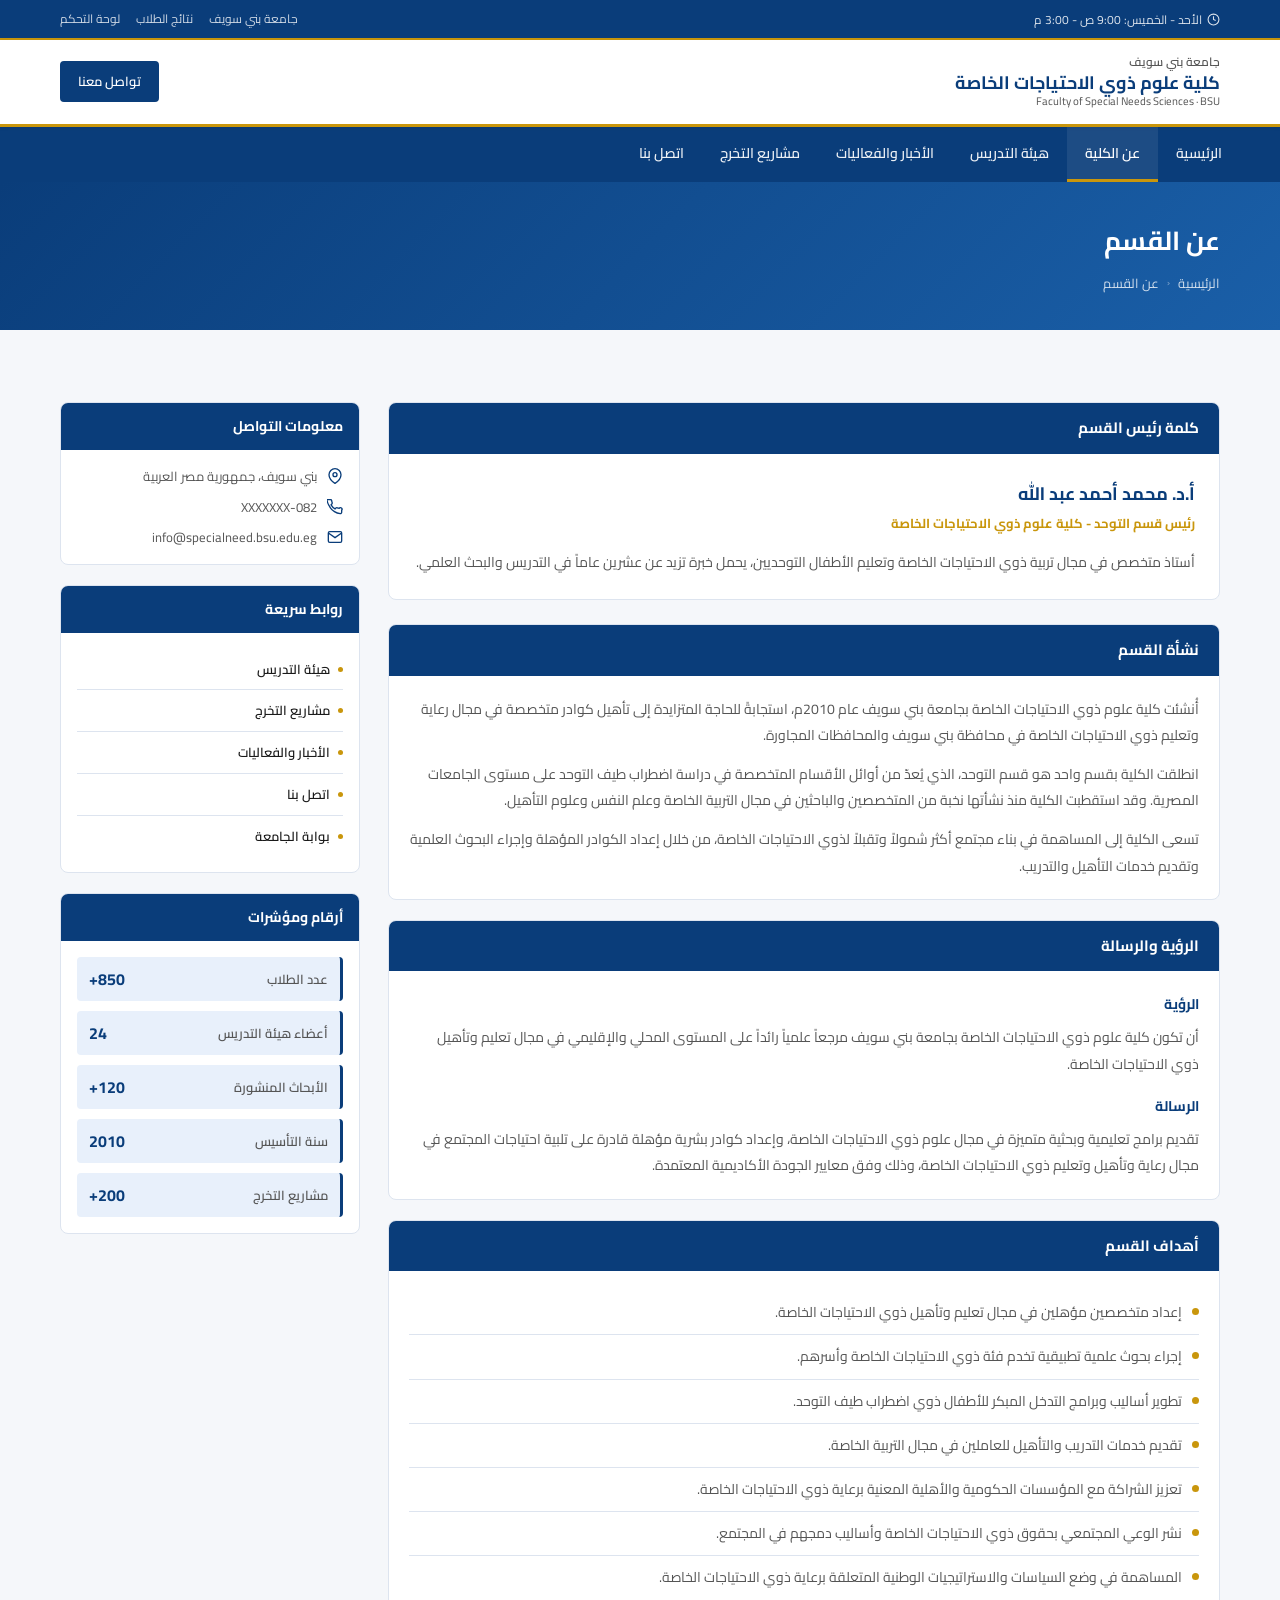
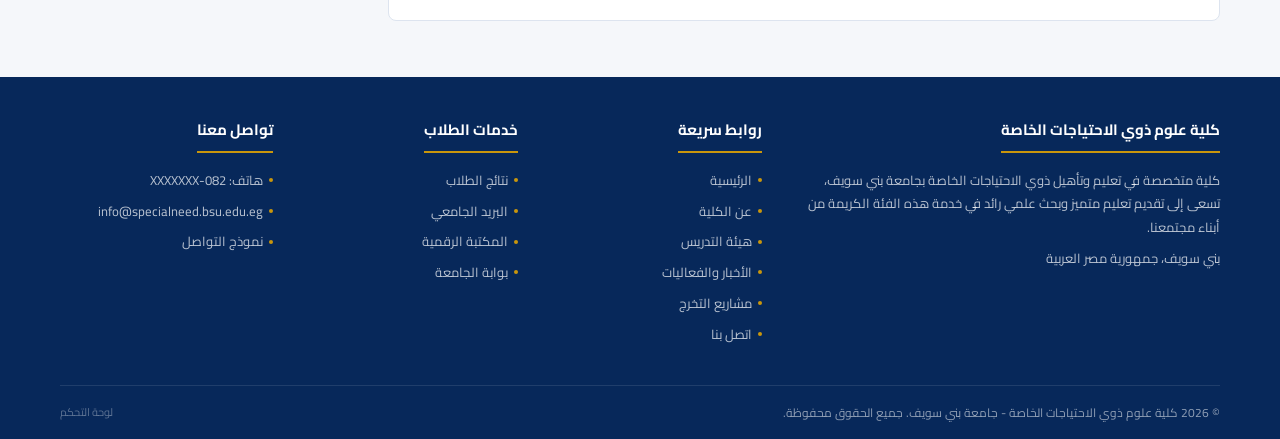
==== about.html @ 40b9344f "Add files via upload" ====
<!DOCTYPE html>
<html lang="ar" dir="rtl">
<head>
  <meta charset="UTF-8">
  <meta name="viewport" content="width=device-width, initial-scale=1.0">
  <title>عن القسم - كلية علوم ذوي الاحتياجات الخاصة</title>
  <meta name="description" content="تعرف على كلية علوم ذوي الاحتياجات الخاصة - جامعة بني سويف، رؤيتها ورسالتها وأهدافها">
  <link rel="stylesheet" href="assets/css/style.css">
  <link rel="icon" href="assets/images/logo.png" type="image/png">
  <style>

    /* ===== تخطيط الصفحة ===== */
    .about-layout {
      display: grid;
      grid-template-columns: 1fr 300px;
      gap: 28px;
      align-items: start;
      padding: 36px 0;
    }

    /* ===== كلمة رئيس القسم ===== */
    .dean-section {
      background: #fff;
      border: 1px solid var(--color-border);
      border-radius: var(--radius-md);
      overflow: hidden;
      margin-bottom: 24px;
    }
    .dean-section-header {
      background: var(--color-primary);
      color: #fff;
      padding: 12px 20px;
      font-size: 15px;
      font-weight: 700;
    }
    .dean-section-body {
      display: flex;
      gap: 24px;
      padding: 24px;
      align-items: flex-start;
    }
    .dean-photo {
      width: 160px;
      height: 190px;
      object-fit: cover;
      object-position: top;
      border-radius: var(--radius-sm);
      flex-shrink: 0;
      background: var(--color-primary-light);
      border: 2px solid var(--color-border);
    }
    .dean-photo-placeholder {
      width: 160px;
      height: 190px;
      border-radius: var(--radius-sm);
      flex-shrink: 0;
      background: linear-gradient(135deg, var(--color-primary), var(--color-primary-mid));
      display: flex;
      align-items: center;
      justify-content: center;
    }
    .dean-info h2 {
      font-size: 18px;
      font-weight: 700;
      color: var(--color-primary);
      margin-bottom: 3px;
    }
    .dean-info .title {
      font-size: 13px;
      color: var(--color-gold);
      font-weight: 700;
      margin-bottom: 14px;
    }
    .dean-info p {
      font-size: 14px;
      color: var(--color-text-muted);
      line-height: 1.9;
    }

    /* ===== أقسام المحتوى ===== */
    .content-block {
      background: #fff;
      border: 1px solid var(--color-border);
      border-radius: var(--radius-md);
      overflow: hidden;
      margin-bottom: 20px;
    }
    .content-block-header {
      background: var(--color-primary);
      color: #fff;
      padding: 12px 20px;
      font-size: 15px;
      font-weight: 700;
    }
    .content-block-body {
      padding: 20px;
    }
    .content-block-body p {
      font-size: 14px;
      color: var(--color-text-muted);
      line-height: 1.9;
      margin-bottom: 12px;
    }
    .content-block-body p:last-child { margin-bottom: 0; }

    /* ===== الأهداف ===== */
    .goals-list {
      list-style: none;
      padding: 0;
      margin: 0;
    }
    .goals-list li {
      font-size: 14px;
      color: var(--color-text-muted);
      line-height: 1.8;
      padding: 9px 0;
      border-bottom: 1px solid var(--color-border);
      display: flex;
      align-items: flex-start;
      gap: 10px;
    }
    .goals-list li:last-child { border-bottom: none; }
    .goals-list li::before {
      content: '';
      width: 7px;
      height: 7px;
      border-radius: 50%;
      background: var(--color-gold);
      flex-shrink: 0;
      margin-top: 8px;
    }

    /* ===== الشريط الجانبي ===== */
    .sidebar { display: flex; flex-direction: column; gap: 20px; }

    .sidebar-card {
      background: #fff;
      border: 1px solid var(--color-border);
      border-radius: var(--radius-md);
      overflow: hidden;
    }
    .sidebar-card-header {
      background: var(--color-primary);
      color: #fff;
      padding: 11px 16px;
      font-size: 14px;
      font-weight: 700;
    }
    .sidebar-card-body { padding: 16px; }

    /* بطاقة معلومات الاتصال */
    .contact-info-list {
      display: flex;
      flex-direction: column;
      gap: 10px;
    }
    .contact-info-item {
      display: flex;
      align-items: flex-start;
      gap: 10px;
      font-size: 13px;
      color: var(--color-text-muted);
      line-height: 1.6;
    }
    .contact-info-item svg {
      flex-shrink: 0;
      color: var(--color-primary);
      margin-top: 2px;
    }

    /* روابط سريعة جانبية */
    .sidebar-links a {
      display: flex;
      align-items: center;
      gap: 8px;
      font-size: 13px;
      font-weight: 600;
      color: var(--color-text);
      padding: 9px 0;
      border-bottom: 1px solid var(--color-border);
      transition: var(--transition);
    }
    .sidebar-links a:last-child { border-bottom: none; }
    .sidebar-links a:hover { color: var(--color-primary); padding-right: 6px; }
    .sidebar-links a::before {
      content: '';
      width: 5px;
      height: 5px;
      border-radius: 50%;
      background: var(--color-gold);
      flex-shrink: 0;
    }

    /* بطاقة الأرقام الجانبية */
    .mini-stats { display: flex; flex-direction: column; gap: 10px; }
    .mini-stat {
      display: flex;
      justify-content: space-between;
      align-items: center;
      padding: 8px 12px;
      background: var(--color-primary-light);
      border-radius: var(--radius-sm);
      border-right: 3px solid var(--color-primary);
    }
    .mini-stat-label { font-size: 13px; color: var(--color-text-muted); font-weight: 600; }
    .mini-stat-value { font-size: 16px; font-weight: 700; color: var(--color-primary); }

    /* ===== استجابة ===== */
    @media (max-width: 992px) {
      .about-layout { grid-template-columns: 1fr; }
      .sidebar { order: -1; }
      .dean-section-body { flex-direction: column; }
      .dean-photo { width: 100%; height: 220px; }
    }
    @media (max-width: 576px) {
      .dean-section-body { padding: 16px; }
      .content-block-body { padding: 16px; }
    }
  </style>
</head>
<body>

  <!-- الهيدر والنافبار -->
  <div id="site-header"></div>

  <!-- عنوان الصفحة -->
  <div class="page-hero">
    <div class="container">
      <h1>عن القسم</h1>
      <div class="breadcrumb">
        <a href="index.html">الرئيسية</a>
        <span class="sep">&#8249;</span>
        <span>عن القسم</span>
      </div>
    </div>
  </div>

  <!-- المحتوى الرئيسي -->
  <div class="container">
    <div class="about-layout">

      <!-- العمود الرئيسي -->
      <div>

        <!-- كلمة رئيس القسم -->
        <div class="dean-section">
          <div class="dean-section-header">كلمة رئيس القسم</div>
          <div class="dean-section-body">
            <img id="dean-img"
                 src="assets/images/staff/head.jpg"
                 alt="رئيس القسم"
                 class="dean-photo"
                 onerror="this.style.display='none'">
            <div class="dean-info">
              <h2 id="dean-name">أ.د. محمد أحمد عبد الله</h2>
              <div class="title">رئيس قسم التوحد - كلية علوم ذوي الاحتياجات الخاصة</div>
              <p id="dean-bio">
                يسعدنا أن نرحب بكم في الموقع الرسمي لكلية علوم ذوي الاحتياجات الخاصة بجامعة بني سويف،
                الكلية التي تسعى إلى تقديم تعليم متميز وبحث علمي رائد في خدمة هذه الفئة الكريمة من أبناء مجتمعنا.
                نحن على يقين بأن الاهتمام بذوي الاحتياجات الخاصة ودعمهم هو استثمار حقيقي في مستقبل أكثر
                إنسانية وعدلاً. وتتميز كليتنا بكوادر بشرية متخصصة وبنية تحتية متكاملة تضمن تقديم أفضل
                مستوى من التعليم والتدريب لطلابها.
              </p>
            </div>
          </div>
        </div>

        <!-- نشأة القسم -->
        <div class="content-block">
          <div class="content-block-header">نشأة القسم</div>
          <div class="content-block-body" id="history-text">
            <p>
              أُنشئت كلية علوم ذوي الاحتياجات الخاصة بجامعة بني سويف عام 2010م، استجابةً للحاجة المتزايدة
              إلى تأهيل كوادر متخصصة في مجال رعاية وتعليم ذوي الاحتياجات الخاصة في محافظة بني سويف
              والمحافظات المجاورة.
            </p>
            <p>
              انطلقت الكلية بقسم واحد هو قسم التوحد، الذي يُعدّ من أوائل الأقسام المتخصصة في دراسة
              اضطراب طيف التوحد على مستوى الجامعات المصرية. وقد استقطبت الكلية منذ نشأتها نخبة من
              المتخصصين والباحثين في مجال التربية الخاصة وعلم النفس وعلوم التأهيل.
            </p>
            <p>
              تسعى الكلية إلى المساهمة في بناء مجتمع أكثر شمولاً وتقبلاً لذوي الاحتياجات الخاصة، من خلال
              إعداد الكوادر المؤهلة وإجراء البحوث العلمية وتقديم خدمات التأهيل والتدريب.
            </p>
          </div>
        </div>

        <!-- الرؤية والرسالة -->
        <div class="content-block">
          <div class="content-block-header">الرؤية والرسالة</div>
          <div class="content-block-body">
            <p style="font-weight:700; color:var(--color-primary); margin-bottom:6px;">الرؤية</p>
            <p id="vision-text">
              أن تكون كلية علوم ذوي الاحتياجات الخاصة بجامعة بني سويف مرجعاً علمياً رائداً على المستوى
              المحلي والإقليمي في مجال تعليم وتأهيل ذوي الاحتياجات الخاصة.
            </p>
            <p style="font-weight:700; color:var(--color-primary); margin-bottom:6px; margin-top:16px;">الرسالة</p>
            <p id="mission-text">
              تقديم برامج تعليمية وبحثية متميزة في مجال علوم ذوي الاحتياجات الخاصة، وإعداد كوادر بشرية
              مؤهلة قادرة على تلبية احتياجات المجتمع في مجال رعاية وتأهيل وتعليم ذوي الاحتياجات الخاصة،
              وذلك وفق معايير الجودة الأكاديمية المعتمدة.
            </p>
          </div>
        </div>

        <!-- الأهداف -->
        <div class="content-block">
          <div class="content-block-header">أهداف القسم</div>
          <div class="content-block-body">
            <ul class="goals-list" id="goals-list">
              <li>إعداد متخصصين مؤهلين في مجال تعليم وتأهيل ذوي الاحتياجات الخاصة.</li>
              <li>إجراء بحوث علمية تطبيقية تخدم فئة ذوي الاحتياجات الخاصة وأسرهم.</li>
              <li>تطوير أساليب وبرامج التدخل المبكر للأطفال ذوي اضطراب طيف التوحد.</li>
              <li>تقديم خدمات التدريب والتأهيل للعاملين في مجال التربية الخاصة.</li>
              <li>تعزيز الشراكة مع المؤسسات الحكومية والأهلية المعنية برعاية ذوي الاحتياجات الخاصة.</li>
              <li>نشر الوعي المجتمعي بحقوق ذوي الاحتياجات الخاصة وأساليب دمجهم في المجتمع.</li>
              <li>المساهمة في وضع السياسات والاستراتيجيات الوطنية المتعلقة برعاية ذوي الاحتياجات الخاصة.</li>
            </ul>
          </div>
        </div>

      </div>

      <!-- الشريط الجانبي -->
      <aside class="sidebar">

        <!-- معلومات التواصل -->
        <div class="sidebar-card">
          <div class="sidebar-card-header">معلومات التواصل</div>
          <div class="sidebar-card-body">
            <div class="contact-info-list">
              <div class="contact-info-item">
                <svg width="16" height="16" viewBox="0 0 24 24" fill="none" stroke="currentColor" stroke-width="2">
                  <path d="M21 10c0 7-9 13-9 13s-9-6-9-13a9 9 0 0118 0z"/><circle cx="12" cy="10" r="3"/>
                </svg>
                <span>بني سويف، جمهورية مصر العربية</span>
              </div>
              <div class="contact-info-item">
                <svg width="16" height="16" viewBox="0 0 24 24" fill="none" stroke="currentColor" stroke-width="2">
                  <path d="M22 16.92v3a2 2 0 01-2.18 2 19.79 19.79 0 01-8.63-3.07A19.5 19.5 0 013.07 9.81a19.79 19.79 0 01-3.07-8.67A2 2 0 012 .84h3a2 2 0 012 1.72c.127.96.361 1.903.7 2.81a2 2 0 01-.45 2.11L6.09 8.91a16 16 0 006 6l1.27-1.27a2 2 0 012.11-.45c.907.339 1.85.573 2.81.7A2 2 0 0122 16.92z"/>
                </svg>
                <span>082-XXXXXXX</span>
              </div>
              <div class="contact-info-item">
                <svg width="16" height="16" viewBox="0 0 24 24" fill="none" stroke="currentColor" stroke-width="2">
                  <path d="M4 4h16c1.1 0 2 .9 2 2v12c0 1.1-.9 2-2 2H4c-1.1 0-2-.9-2-2V6c0-1.1.9-2 2-2z"/>
                  <polyline points="22,6 12,13 2,6"/>
                </svg>
                <span>info@specialneed.bsu.edu.eg</span>
              </div>
            </div>
          </div>
        </div>

        <!-- روابط سريعة -->
        <div class="sidebar-card">
          <div class="sidebar-card-header">روابط سريعة</div>
          <div class="sidebar-card-body">
            <div class="sidebar-links">
              <a href="staff.html">هيئة التدريس</a>
              <a href="projects.html">مشاريع التخرج</a>
              <a href="news.html">الأخبار والفعاليات</a>
              <a href="contact.html">اتصل بنا</a>
              <a href="https://www.bsu.edu.eg" target="_blank">بوابة الجامعة</a>
            </div>
          </div>
        </div>

        <!-- أرقام ومؤشرات -->
        <div class="sidebar-card">
          <div class="sidebar-card-header">أرقام ومؤشرات</div>
          <div class="sidebar-card-body">
            <div class="mini-stats">
              <div class="mini-stat">
                <span class="mini-stat-label">عدد الطلاب</span>
                <span class="mini-stat-value">850+</span>
              </div>
              <div class="mini-stat">
                <span class="mini-stat-label">أعضاء هيئة التدريس</span>
                <span class="mini-stat-value">24</span>
              </div>
              <div class="mini-stat">
                <span class="mini-stat-label">الأبحاث المنشورة</span>
                <span class="mini-stat-value">120+</span>
              </div>
              <div class="mini-stat">
                <span class="mini-stat-label">سنة التأسيس</span>
                <span class="mini-stat-value">2010</span>
              </div>
              <div class="mini-stat">
                <span class="mini-stat-label">مشاريع التخرج</span>
                <span class="mini-stat-value">200+</span>
              </div>
            </div>
          </div>
        </div>

      </aside>

    </div>
  </div>

  <!-- الفوتر -->
  <div id="site-footer"></div>

  <script src="assets/js/main.js"></script>
  <script>
    'use strict';

    document.addEventListener('DOMContentLoaded', async () => {
      initPage('about');

      const staffData = await getData('staff');
      if (staffData && staffData.department_head) {
        renderDean(staffData.department_head);
      }
    });

    function renderDean(head) {
      const imgEl  = document.getElementById('dean-img');
      const nameEl = document.getElementById('dean-name');
      const bioEl  = document.getElementById('dean-bio');

      if (imgEl  && head.image) {
        imgEl.src = `assets/images/${head.image}`;
        imgEl.alt = head.name || '';
      }
      if (nameEl && head.name) nameEl.textContent = head.name;
      if (bioEl  && head.bio)  bioEl.textContent  = head.bio;
    }
  </script>
</body>
</html>
---- assets/css/style.css ----
/* ============================================
   جامعة بني سويف - كلية علوم ذوي الاحتياجات الخاصة
   الملف: style.css
   الوصف: الأنماط الأساسية المشتركة لجميع الصفحات
   ============================================ */

/* --- استيراد الخط الرسمي --- */
@import url('https://fonts.googleapis.com/css2?family=Cairo:wght@400;600;700&display=swap');

/* --- المتغيرات الأساسية --- */
:root {
  --color-primary:     #0a3d7a;   /* الأزرق الداكن الرسمي */
  --color-primary-mid: #1a5fa8;   /* أزرق متوسط للتمييز */
  --color-primary-light:#e8f0fb;  /* أزرق فاتح جداً للخلفيات */
  --color-gold:        #c9960c;   /* الذهبي للتمييز */
  --color-gold-light:  #fdf3dc;   /* ذهبي فاتح للخلفيات */
  --color-white:       #ffffff;
  --color-bg:          #f5f7fa;   /* خلفية الصفحة الرمادية الفاتحة */
  --color-text:        #1a1a1a;   /* لون النص الأساسي */
  --color-text-muted:  #555555;   /* لون النص الثانوي */
  --color-border:      #dde4ef;   /* لون الحدود */
  --color-footer:      #07285a;   /* أزرق أغمق للفوتر */

  --font-main: 'Cairo', Tahoma, Arial, sans-serif;

  --shadow-sm: 0 1px 4px rgba(0,0,0,0.08);
  --shadow-md: 0 3px 12px rgba(0,0,0,0.10);
  --shadow-lg: 0 6px 24px rgba(0,0,0,0.12);

  --radius-sm: 4px;
  --radius-md: 8px;
  --radius-lg: 12px;

  --transition: all 0.25s ease;
}

/* --- إعادة ضبط عامة --- */
*, *::before, *::after {
  box-sizing: border-box;
  margin: 0;
  padding: 0;
}

html {
  scroll-behavior: smooth;
  overflow-x: hidden;   /* يمنع السكرول الأفقي الناتج عن RTL */
  height: 100%;
}

body {
  font-family: var(--font-main);
  font-size: 15px;
  line-height: 1.75;
  color: var(--color-text);
  background: var(--color-bg);
  direction: rtl;
  min-height: 100vh;        /* الصفحة تملأ الشاشة دايماً */
  display: flex;
  flex-direction: column;   /* يدفع الفوتر للأسفل */
  overflow-x: hidden;
}

a {
  text-decoration: none;
  color: inherit;
  transition: var(--transition);
}

ul, ol {
  list-style: none;
}

img {
  max-width: 100%;
  display: block;
}

button {
  cursor: pointer;
  font-family: var(--font-main);
  border: none;
  background: none;
}

/* ============================================
   تخطيط عام - يملأ الشاشة ويدفع الفوتر للأسفل
   ============================================ */
main,
.contact-page,
.news-page,
.staff-page,
.projects-page,
.about-page {
  flex: 1;
}

/* ============================================
   الشريط العلوي (Top Bar)
   ============================================ */
.topbar {
  background: var(--color-primary);
  color: rgba(255,255,255,0.85);
  font-size: 12px;
  padding: 6px 0;
  border-bottom: 2px solid var(--color-gold);
}

.topbar .container {
  display: flex;
  justify-content: space-between;
  align-items: center;
}

.topbar-right {
  display: flex;
  align-items: center;
  gap: 20px;
}

.topbar-right span {
  display: flex;
  align-items: center;
  gap: 5px;
}

.topbar-left {
  display: flex;
  align-items: center;
  gap: 16px;
}

.topbar-left a {
  color: rgba(255,255,255,0.80);
  font-size: 12px;
  padding: 2px 0;
  border-bottom: 1px solid transparent;
}

.topbar-left a:hover {
  color: var(--color-white);
  border-bottom-color: var(--color-gold);
}

/* ============================================
   الهيدر (Header)
   ============================================ */
.header {
  background: var(--color-white);
  padding: 14px 0;
  box-shadow: var(--shadow-sm);
  border-bottom: 3px solid var(--color-gold);
  position: sticky;
  top: 0;
  z-index: 1000;
}

.header .container {
  display: flex;
  align-items: center;
  justify-content: space-between;
  gap: 20px;
}

.header-logo {
  display: flex;
  align-items: center;
  gap: 14px;
}

.header-logo img {
  width: 70px;
  height: 70px;
  object-fit: contain;
}

.header-logo-text {
  line-height: 1.4;
}

.header-logo-text .univ-name {
  font-size: 12px;
  color: var(--color-text-muted);
  font-weight: 600;
}

.header-logo-text .faculty-name {
  font-size: 18px;
  font-weight: 700;
  color: var(--color-primary);
  line-height: 1.3;
}

.header-logo-text .faculty-name-en {
  font-size: 11px;
  color: var(--color-text-muted);
  font-weight: 400;
}

.header-actions {
  display: flex;
  align-items: center;
  gap: 10px;
}

.btn-search {
  width: 38px;
  height: 38px;
  border-radius: 50%;
  border: 1.5px solid var(--color-border);
  display: flex;
  align-items: center;
  justify-content: center;
  color: var(--color-primary);
  font-size: 16px;
  transition: var(--transition);
}

.btn-search:hover {
  background: var(--color-primary);
  color: var(--color-white);
  border-color: var(--color-primary);
}

/* ============================================
   القائمة الرئيسية (Navbar)
   ============================================ */
.navbar {
  background: var(--color-primary);
  position: relative;
  z-index: 999;
}

.navbar .container {
  padding: 0;
}

.nav-list {
  display: flex;
  align-items: stretch;
}

.nav-list > li {
  position: relative;
}

.nav-list > li > a {
  display: flex;
  align-items: center;
  gap: 5px;
  padding: 14px 18px;
  color: rgba(255,255,255,0.92);
  font-size: 14px;
  font-weight: 600;
  white-space: nowrap;
  transition: var(--transition);
  border-bottom: 3px solid transparent;
}

.nav-list > li > a:hover,
.nav-list > li.active > a {
  background: rgba(255,255,255,0.08);
  color: var(--color-white);
  border-bottom-color: var(--color-gold);
}

.nav-list > li > a .arrow {
  font-size: 10px;
  opacity: 0.7;
  margin-right: 2px;
}

/* القائمة المنسدلة */
.dropdown {
  display: none;
  position: absolute;
  top: 100%;
  right: 0;
  background: var(--color-white);
  min-width: 210px;
  box-shadow: var(--shadow-lg);
  z-index: 100;
  border-top: 3px solid var(--color-gold);
  border-radius: 0 0 var(--radius-sm) var(--radius-sm);
}

.dropdown a {
  display: block;
  padding: 10px 18px;
  font-size: 13px;
  color: var(--color-text);
  border-bottom: 1px solid var(--color-border);
  transition: var(--transition);
}

.dropdown a:last-child {
  border-bottom: none;
}

.dropdown a:hover {
  background: var(--color-primary-light);
  color: var(--color-primary);
  padding-right: 24px;
}

.nav-list > li:hover .dropdown {
  display: block;
}

/* ============================================
   الحاوية الرئيسية (Container)
   ============================================ */
.container {
  width: 100%;
  max-width: 1200px;
  margin: 0 auto;
  padding: 0 20px;
}

/* ============================================
   عنوان القسم (Section Header)
   ============================================ */
.section-header {
  display: flex;
  align-items: center;
  justify-content: space-between;
  margin-bottom: 24px;
  padding-bottom: 12px;
  border-bottom: 2px solid var(--color-border);
}

.section-title {
  font-size: 20px;
  font-weight: 700;
  color: var(--color-primary);
  position: relative;
  padding-right: 14px;
}

.section-title::before {
  content: '';
  position: absolute;
  right: 0;
  top: 50%;
  transform: translateY(-50%);
  width: 4px;
  height: 22px;
  background: var(--color-gold);
  border-radius: 2px;
}

.section-more {
  font-size: 13px;
  color: var(--color-primary);
  border: 1.5px solid var(--color-primary);
  padding: 5px 14px;
  border-radius: var(--radius-sm);
  font-weight: 600;
  transition: var(--transition);
}

.section-more:hover {
  background: var(--color-primary);
  color: var(--color-white);
}

/* ============================================
   البطاقات العامة (Cards)
   ============================================ */
.card {
  background: var(--color-white);
  border-radius: var(--radius-md);
  box-shadow: var(--shadow-sm);
  border: 1px solid var(--color-border);
  overflow: hidden;
  transition: var(--transition);
}

.card:hover {
  box-shadow: var(--shadow-md);
  transform: translateY(-2px);
}

.card-img {
  width: 100%;
  height: 180px;
  object-fit: cover;
  background: var(--color-primary-light);
}

.card-img-placeholder {
  width: 100%;
  height: 180px;
  background: linear-gradient(135deg, var(--color-primary) 0%, var(--color-primary-mid) 100%);
  display: flex;
  align-items: center;
  justify-content: center;
}

.card-body {
  padding: 16px;
}

.card-date {
  font-size: 11px;
  color: var(--color-gold);
  font-weight: 700;
  margin-bottom: 6px;
  display: flex;
  align-items: center;
  gap: 4px;
}

.card-title {
  font-size: 14px;
  font-weight: 700;
  color: var(--color-text);
  line-height: 1.6;
  margin-bottom: 8px;
}

.card-text {
  font-size: 13px;
  color: var(--color-text-muted);
  line-height: 1.7;
}

.card-link {
  display: inline-block;
  margin-top: 10px;
  font-size: 13px;
  font-weight: 600;
  color: var(--color-primary);
  border-bottom: 1.5px solid transparent;
}

.card-link:hover {
  border-bottom-color: var(--color-primary);
}

/* ============================================
   الشبكات (Grids)
   ============================================ */
.grid-3 {
  display: grid;
  grid-template-columns: repeat(3, 1fr);
  gap: 20px;
}

.grid-4 {
  display: grid;
  grid-template-columns: repeat(4, 1fr);
  gap: 20px;
}

.grid-2 {
  display: grid;
  grid-template-columns: repeat(2, 1fr);
  gap: 20px;
}

/* ============================================
   الأزرار (Buttons)
   ============================================ */
.btn {
  display: inline-flex;
  align-items: center;
  justify-content: center;
  gap: 6px;
  padding: 9px 20px;
  border-radius: var(--radius-sm);
  font-family: var(--font-main);
  font-size: 14px;
  font-weight: 600;
  transition: var(--transition);
  cursor: pointer;
  border: 2px solid transparent;
}

.btn-primary {
  background: var(--color-primary);
  color: var(--color-white);
  border-color: var(--color-primary);
}

.btn-primary:hover {
  background: var(--color-primary-mid);
  border-color: var(--color-primary-mid);
}

.btn-outline {
  background: transparent;
  color: var(--color-primary);
  border-color: var(--color-primary);
}

.btn-outline:hover {
  background: var(--color-primary);
  color: var(--color-white);
}

.btn-gold {
  background: var(--color-gold);
  color: var(--color-white);
  border-color: var(--color-gold);
}

.btn-gold:hover {
  background: #a67d0a;
  border-color: #a67d0a;
}

/* ============================================
   عنوان الصفحة الداخلية (Page Hero)
   ============================================ */
.page-hero {
  background: linear-gradient(135deg, var(--color-primary) 0%, var(--color-primary-mid) 100%);
  color: var(--color-white);
  padding: 36px 0;
  margin-bottom: 36px;
}

.page-hero h1 {
  font-size: 26px;
  font-weight: 700;
  margin-bottom: 8px;
}

.breadcrumb {
  display: flex;
  align-items: center;
  gap: 8px;
  font-size: 13px;
  color: rgba(255,255,255,0.80);
}

.breadcrumb a {
  color: rgba(255,255,255,0.80);
}

.breadcrumb a:hover {
  color: var(--color-white);
}

.breadcrumb .sep {
  font-size: 10px;
  opacity: 0.6;
}

/* ============================================
   الفوتر (Footer)
   ============================================ */
.footer {
  background: var(--color-footer);
  color: rgba(255,255,255,0.80);
  padding: 40px 0 0;
  margin-top: auto;         /* يدفع الفوتر للأسفل دايماً */
  padding-bottom: 0;
}

.footer-grid {
  display: grid;
  grid-template-columns: 2fr 1fr 1fr 1fr;
  gap: 32px;
  padding-bottom: 32px;
  border-bottom: 1px solid rgba(255,255,255,0.10);
}

.footer-col h3 {
  font-size: 15px;
  font-weight: 700;
  color: var(--color-white);
  margin-bottom: 16px;
  padding-bottom: 8px;
  border-bottom: 2px solid var(--color-gold);
  display: inline-block;
}

.footer-col p {
  font-size: 13px;
  line-height: 1.8;
  color: rgba(255,255,255,0.72);
  margin-bottom: 8px;
}

.footer-col a {
  display: block;
  font-size: 13px;
  color: rgba(255,255,255,0.72);
  margin-bottom: 8px;
  padding-right: 10px;
  position: relative;
  transition: var(--transition);
}

.footer-col a::before {
  content: '';
  position: absolute;
  right: 0;
  top: 50%;
  transform: translateY(-50%);
  width: 4px;
  height: 4px;
  background: var(--color-gold);
  border-radius: 50%;
}

.footer-col a:hover {
  color: var(--color-white);
  padding-right: 14px;
}

.footer-bottom {
  padding: 16px 0;
  display: flex;
  justify-content: space-between;
  align-items: center;
  font-size: 12px;
  color: rgba(255,255,255,0.55);
}

/* ============================================
   مؤشر التحميل (Loading)
   ============================================ */
.loading {
  display: flex;
  align-items: center;
  justify-content: center;
  padding: 48px;
  color: var(--color-text-muted);
  font-size: 14px;
  gap: 10px;
}

/* ============================================
   رسالة فارغ (Empty State)
   ============================================ */
.empty-state {
  text-align: center;
  padding: 48px 20px;
  color: var(--color-text-muted);
}

.empty-state p {
  font-size: 15px;
  margin-top: 10px;
}

/* ============================================
   شريط الإحصائيات (Stats Bar)
   ============================================ */
.stats-bar {
  background: var(--color-primary);
  padding: 28px 0;
}

.stats-grid {
  display: grid;
  grid-template-columns: repeat(4, 1fr);
  gap: 0;
}

.stat-item {
  text-align: center;
  color: var(--color-white);
  padding: 16px;
  border-left: 1px solid rgba(255,255,255,0.15);
}

.stat-item:last-child {
  border-left: none;
}

.stat-num {
  font-size: 32px;
  font-weight: 700;
  color: var(--color-gold);
  line-height: 1;
  margin-bottom: 6px;
}

.stat-label {
  font-size: 13px;
  color: rgba(255,255,255,0.85);
  font-weight: 600;
}

/* ============================================
   الاستجابة للشاشات الصغيرة (Responsive)
   ============================================ */
@media (max-width: 992px) {
  .grid-4 { grid-template-columns: repeat(2, 1fr); }
  .grid-3 { grid-template-columns: repeat(2, 1fr); }
  .footer-grid { grid-template-columns: 1fr 1fr; }
  .stats-grid { grid-template-columns: repeat(2, 1fr); }
}

@media (max-width: 768px) {
  .header .container { flex-wrap: wrap; }
  .nav-list { flex-wrap: wrap; }
  .nav-list > li > a { padding: 10px 12px; font-size: 13px; }
  .grid-3 { grid-template-columns: 1fr; }
  .grid-2 { grid-template-columns: 1fr; }
  .topbar .container { flex-direction: column; gap: 6px; }
  .page-hero h1 { font-size: 20px; }
}

@media (max-width: 576px) {
  .grid-4 { grid-template-columns: 1fr; }
  .footer-grid { grid-template-columns: 1fr; }
  .stats-grid { grid-template-columns: repeat(2, 1fr); }
  .section-header { flex-direction: column; align-items: flex-start; gap: 10px; }
}
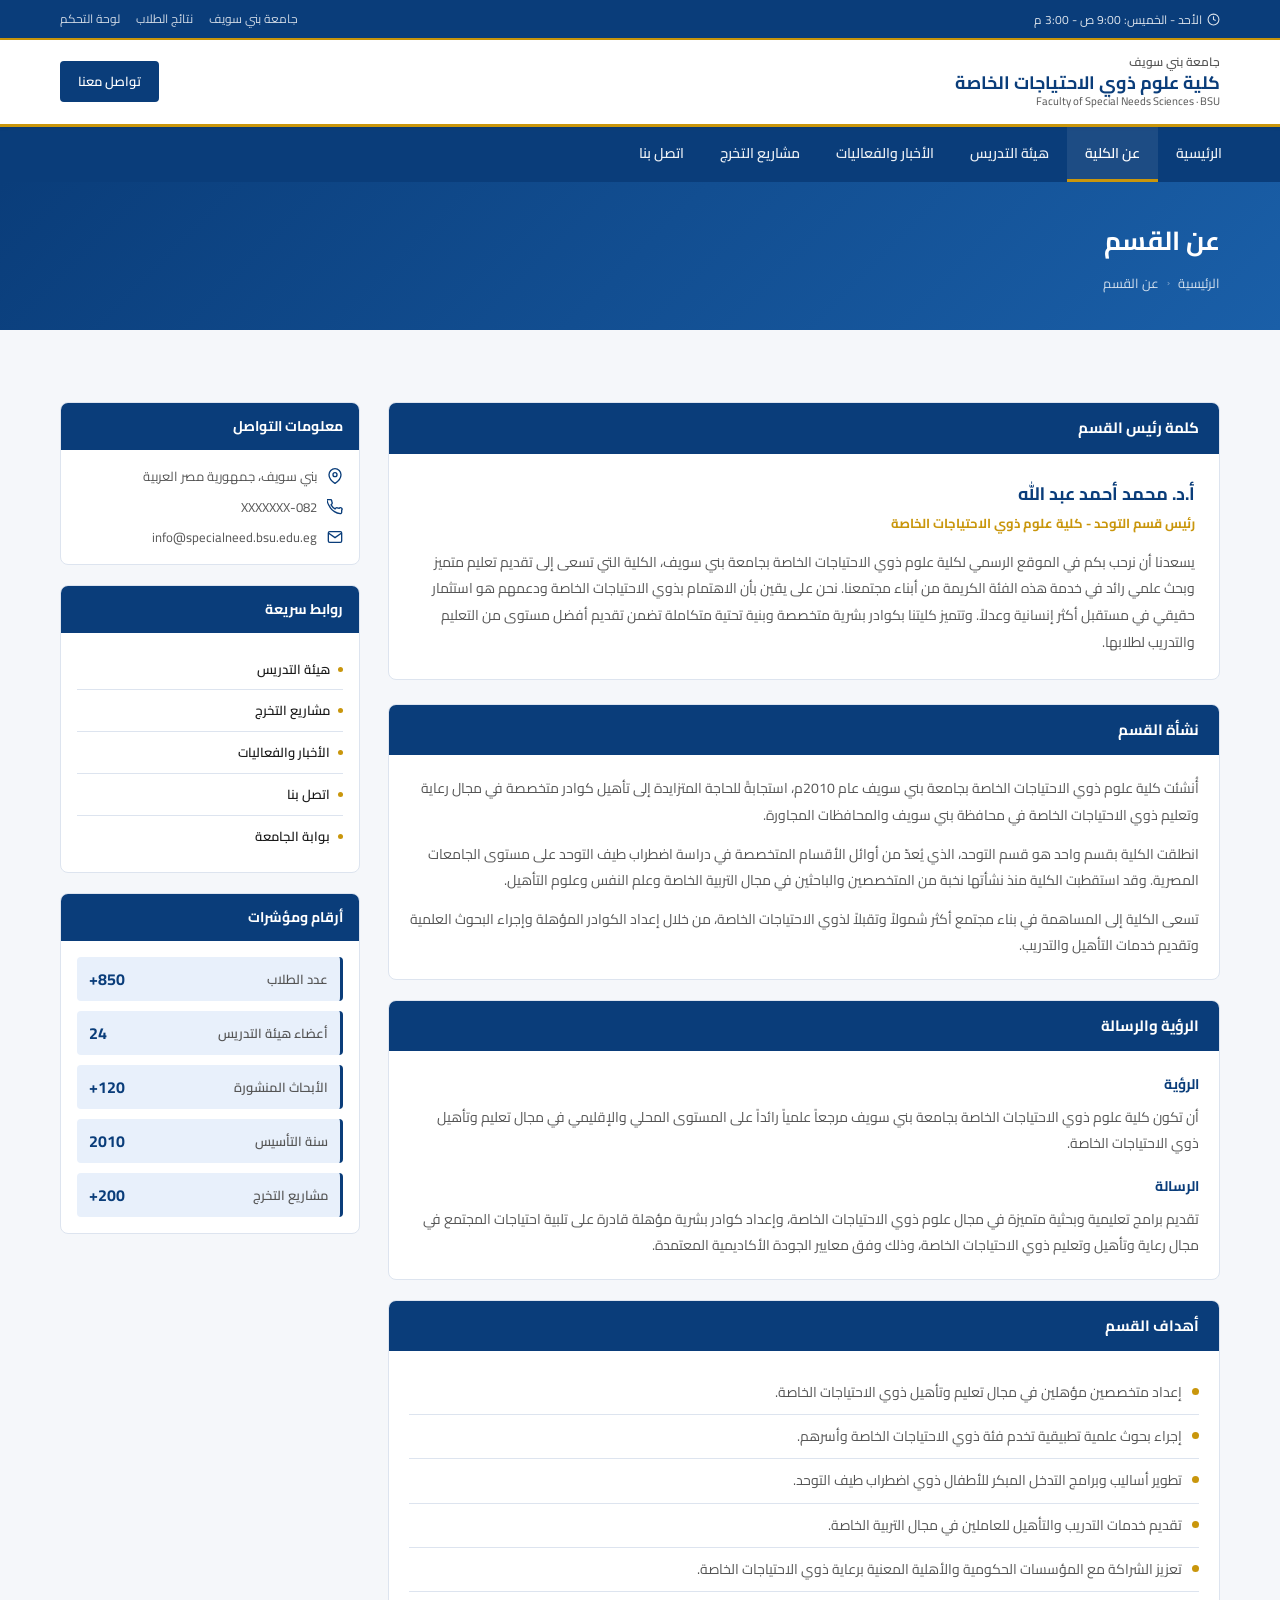
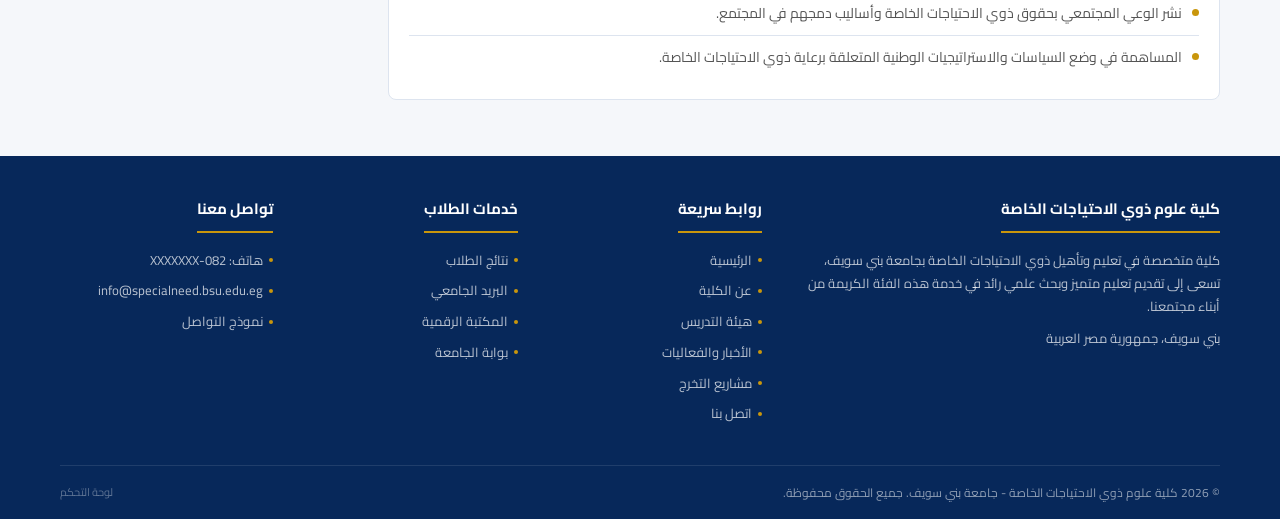
==== commit 336b4e77: "Add files via upload" ====
--- a/about.html
+++ b/about.html
@@ -411,10 +411,15 @@
     document.addEventListener('DOMContentLoaded', async () => {
       initPage('about');
 
-      const staffData = await getData('staff');
-      if (staffData && staffData.department_head) {
-        renderDean(staffData.department_head);
+      const [staffData, settings] = await Promise.all([
+        getData('staff'),
+        getSiteSettings()
+      ]);
+
+      if (staffData?.department_head?.[0]) {
+        renderDean(staffData.department_head[0]);
       }
+      applySettingsToAbout(settings);
     });
 
     function renderDean(head) {
@@ -423,12 +428,47 @@
       const bioEl  = document.getElementById('dean-bio');
 
       if (imgEl  && head.image) {
-        imgEl.src = `assets/images/${head.image}`;
+        imgEl.src = ikUrl(resolveImg(head.image), 'w-160,h-190,c-at_max,q-80,f-auto');
         imgEl.alt = head.name || '';
       }
       if (nameEl && head.name) nameEl.textContent = head.name;
       if (bioEl  && head.bio)  bioEl.textContent  = head.bio;
     }
+
+    function applySettingsToAbout(s) {
+      if (!s) return;
+      const setPara = (id, text) => {
+        const el = document.getElementById(id);
+        if (!el || !text) return;
+        const paras = String(text).split(/\n{2,}|\r\n\r\n/).map(p => p.trim()).filter(Boolean);
+        el.innerHTML = paras.map(p => `<p>${escHtml(p)}</p>`).join('');
+      };
+
+      setPara('history-text', s.history);
+
+      const visionEl  = document.getElementById('vision-text');
+      const missionEl = document.getElementById('mission-text');
+      if (visionEl  && s.vision)  visionEl.textContent  = s.vision;
+      if (missionEl && s.mission) missionEl.textContent = s.mission;
+
+      if (s.goals) {
+        const goalsEl = document.getElementById('goals-list');
+        if (goalsEl) {
+          const items = String(s.goals).split(/\r?\n/).map(g => g.trim()).filter(Boolean);
+          goalsEl.innerHTML = items.map(g => `<li>${escHtml(g)}</li>`).join('');
+        }
+      }
+
+      // الأرقام الجانبية
+      const miniMap = [
+        ['about_stat1', 0], ['about_stat2', 1], ['about_stat3', 2],
+        ['about_stat4', 3], ['about_stat5', 4]
+      ];
+      const miniValues = document.querySelectorAll('.mini-stat-value');
+      miniMap.forEach(([key, idx]) => {
+        if (miniValues[idx] && s[key]) miniValues[idx].textContent = s[key];
+      });
+    }
   </script>
 </body>
-</html>+</html>
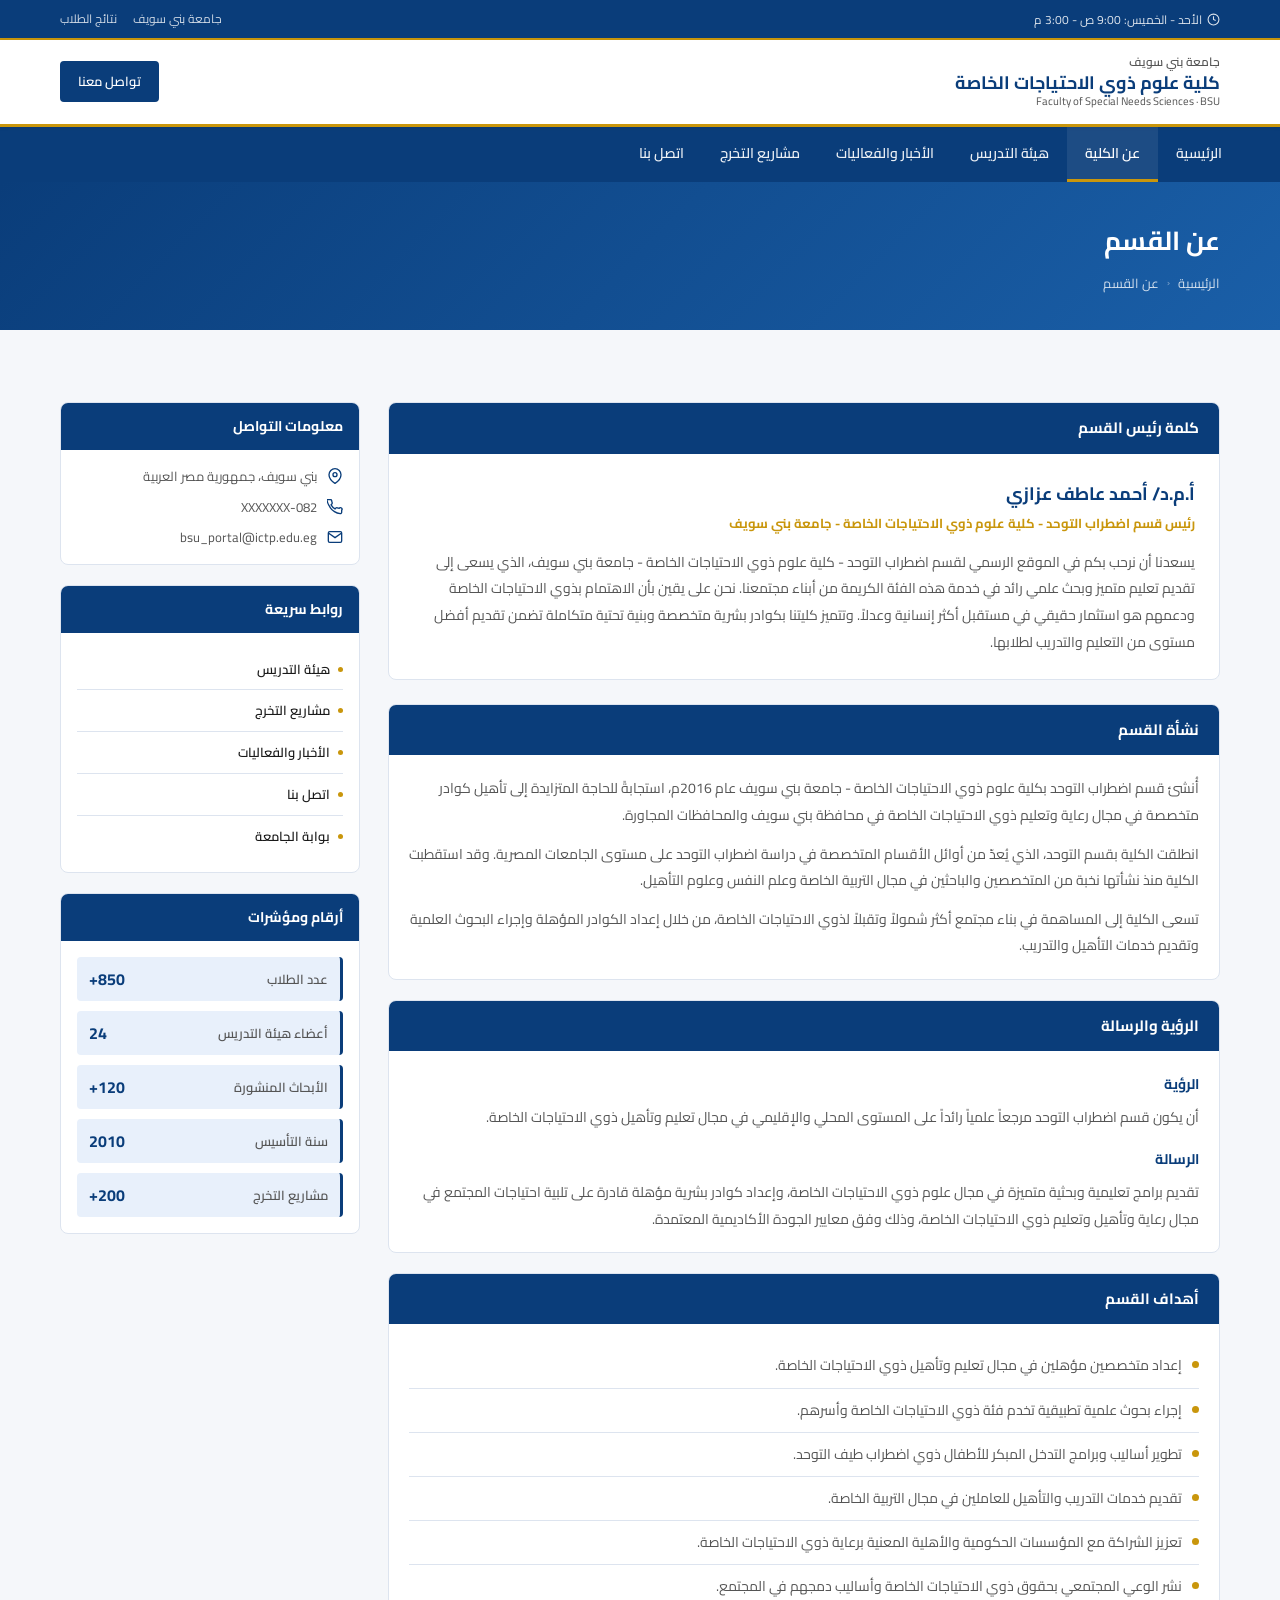
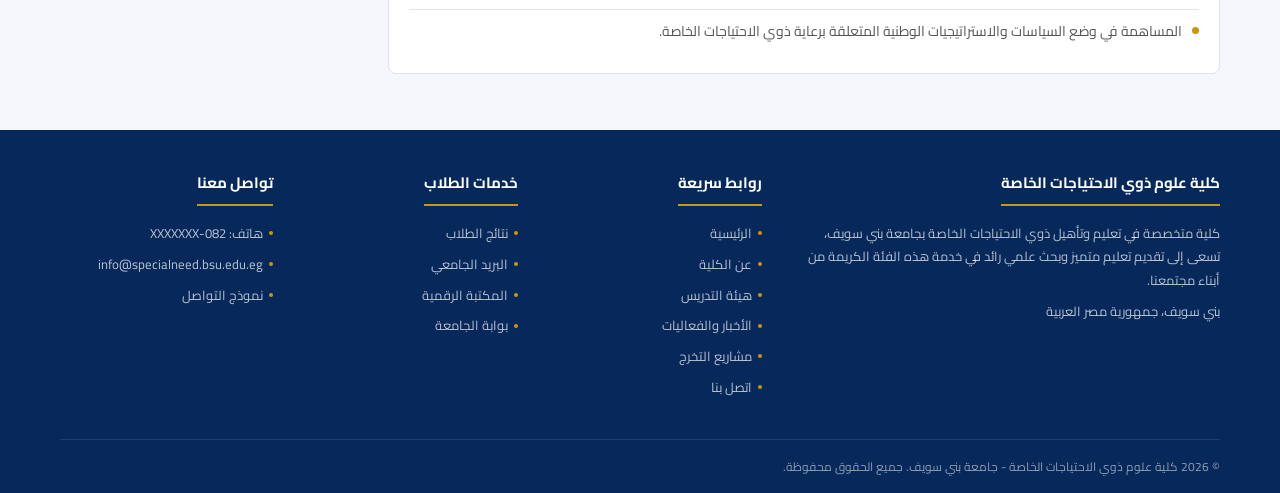
==== commit 78a9d4b0: "Add files via upload" ====
--- a/about.html
+++ b/about.html
@@ -3,8 +3,8 @@
 <head>
   <meta charset="UTF-8">
   <meta name="viewport" content="width=device-width, initial-scale=1.0">
-  <title>عن القسم - كلية علوم ذوي الاحتياجات الخاصة</title>
-  <meta name="description" content="تعرف على كلية علوم ذوي الاحتياجات الخاصة - جامعة بني سويف، رؤيتها ورسالتها وأهدافها">
+  <title>عن القسم - قسم اضطراب التوحد - كلية علوم ذوي الاحتياجات الخاصة - جامعة بني سويف</title>
+  <meta name="description" content="تعرف على قسم اضطراب التوحد - كلية علوم ذوي الاحتياجات الخاصة - جامعة بني سويف، رؤيتها ورسالتها وأهدافها">
   <link rel="stylesheet" href="assets/css/style.css">
   <link rel="icon" href="assets/images/logo.png" type="image/png">
   <style>
@@ -247,16 +247,16 @@
           <div class="dean-section-header">كلمة رئيس القسم</div>
           <div class="dean-section-body">
             <img id="dean-img"
-                 src="assets/images/staff/head.jpg"
+                     src="assets/images/WhatsApp Image 2026-05-17 at 3.53.01 AM.jpeg"
                  alt="رئيس القسم"
                  class="dean-photo"
                  onerror="this.style.display='none'">
             <div class="dean-info">
-              <h2 id="dean-name">أ.د. محمد أحمد عبد الله</h2>
-              <div class="title">رئيس قسم التوحد - كلية علوم ذوي الاحتياجات الخاصة</div>
+              <h2 id="dean-name">أ.م.د/ أحمد عاطف عزازي</h2>
+              <div class="title">رئيس قسم اضطراب التوحد - كلية علوم ذوي الاحتياجات الخاصة - جامعة بني سويف</div>
               <p id="dean-bio">
-                يسعدنا أن نرحب بكم في الموقع الرسمي لكلية علوم ذوي الاحتياجات الخاصة بجامعة بني سويف،
-                الكلية التي تسعى إلى تقديم تعليم متميز وبحث علمي رائد في خدمة هذه الفئة الكريمة من أبناء مجتمعنا.
+                يسعدنا أن نرحب بكم في الموقع الرسمي لقسم اضطراب التوحد - كلية علوم ذوي الاحتياجات الخاصة - جامعة بني سويف،
+                الذي يسعى إلى تقديم تعليم متميز وبحث علمي رائد في خدمة هذه الفئة الكريمة من أبناء مجتمعنا.
                 نحن على يقين بأن الاهتمام بذوي الاحتياجات الخاصة ودعمهم هو استثمار حقيقي في مستقبل أكثر
                 إنسانية وعدلاً. وتتميز كليتنا بكوادر بشرية متخصصة وبنية تحتية متكاملة تضمن تقديم أفضل
                 مستوى من التعليم والتدريب لطلابها.
@@ -270,13 +270,13 @@
           <div class="content-block-header">نشأة القسم</div>
           <div class="content-block-body" id="history-text">
             <p>
-              أُنشئت كلية علوم ذوي الاحتياجات الخاصة بجامعة بني سويف عام 2010م، استجابةً للحاجة المتزايدة
+              أُنشئ قسم اضطراب التوحد بكلية علوم ذوي الاحتياجات الخاصة - جامعة بني سويف عام 2016م، استجابةً للحاجة المتزايدة
               إلى تأهيل كوادر متخصصة في مجال رعاية وتعليم ذوي الاحتياجات الخاصة في محافظة بني سويف
               والمحافظات المجاورة.
             </p>
             <p>
-              انطلقت الكلية بقسم واحد هو قسم التوحد، الذي يُعدّ من أوائل الأقسام المتخصصة في دراسة
-              اضطراب طيف التوحد على مستوى الجامعات المصرية. وقد استقطبت الكلية منذ نشأتها نخبة من
+              انطلقت الكلية بقسم التوحد، الذي يُعدّ من أوائل الأقسام المتخصصة في دراسة
+              اضطراب التوحد على مستوى الجامعات المصرية. وقد استقطبت الكلية منذ نشأتها نخبة من
               المتخصصين والباحثين في مجال التربية الخاصة وعلم النفس وعلوم التأهيل.
             </p>
             <p>
@@ -292,7 +292,7 @@
           <div class="content-block-body">
             <p style="font-weight:700; color:var(--color-primary); margin-bottom:6px;">الرؤية</p>
             <p id="vision-text">
-              أن تكون كلية علوم ذوي الاحتياجات الخاصة بجامعة بني سويف مرجعاً علمياً رائداً على المستوى
+              أن يكون قسم اضطراب التوحد مرجعاً علمياً رائداً على المستوى
               المحلي والإقليمي في مجال تعليم وتأهيل ذوي الاحتياجات الخاصة.
             </p>
             <p style="font-weight:700; color:var(--color-primary); margin-bottom:6px; margin-top:16px;">الرسالة</p>
@@ -347,7 +347,7 @@
                   <path d="M4 4h16c1.1 0 2 .9 2 2v12c0 1.1-.9 2-2 2H4c-1.1 0-2-.9-2-2V6c0-1.1.9-2 2-2z"/>
                   <polyline points="22,6 12,13 2,6"/>
                 </svg>
-                <span>info@specialneed.bsu.edu.eg</span>
+                <span>bsu_portal@ictp.edu.eg</span>
               </div>
             </div>
           </div>
